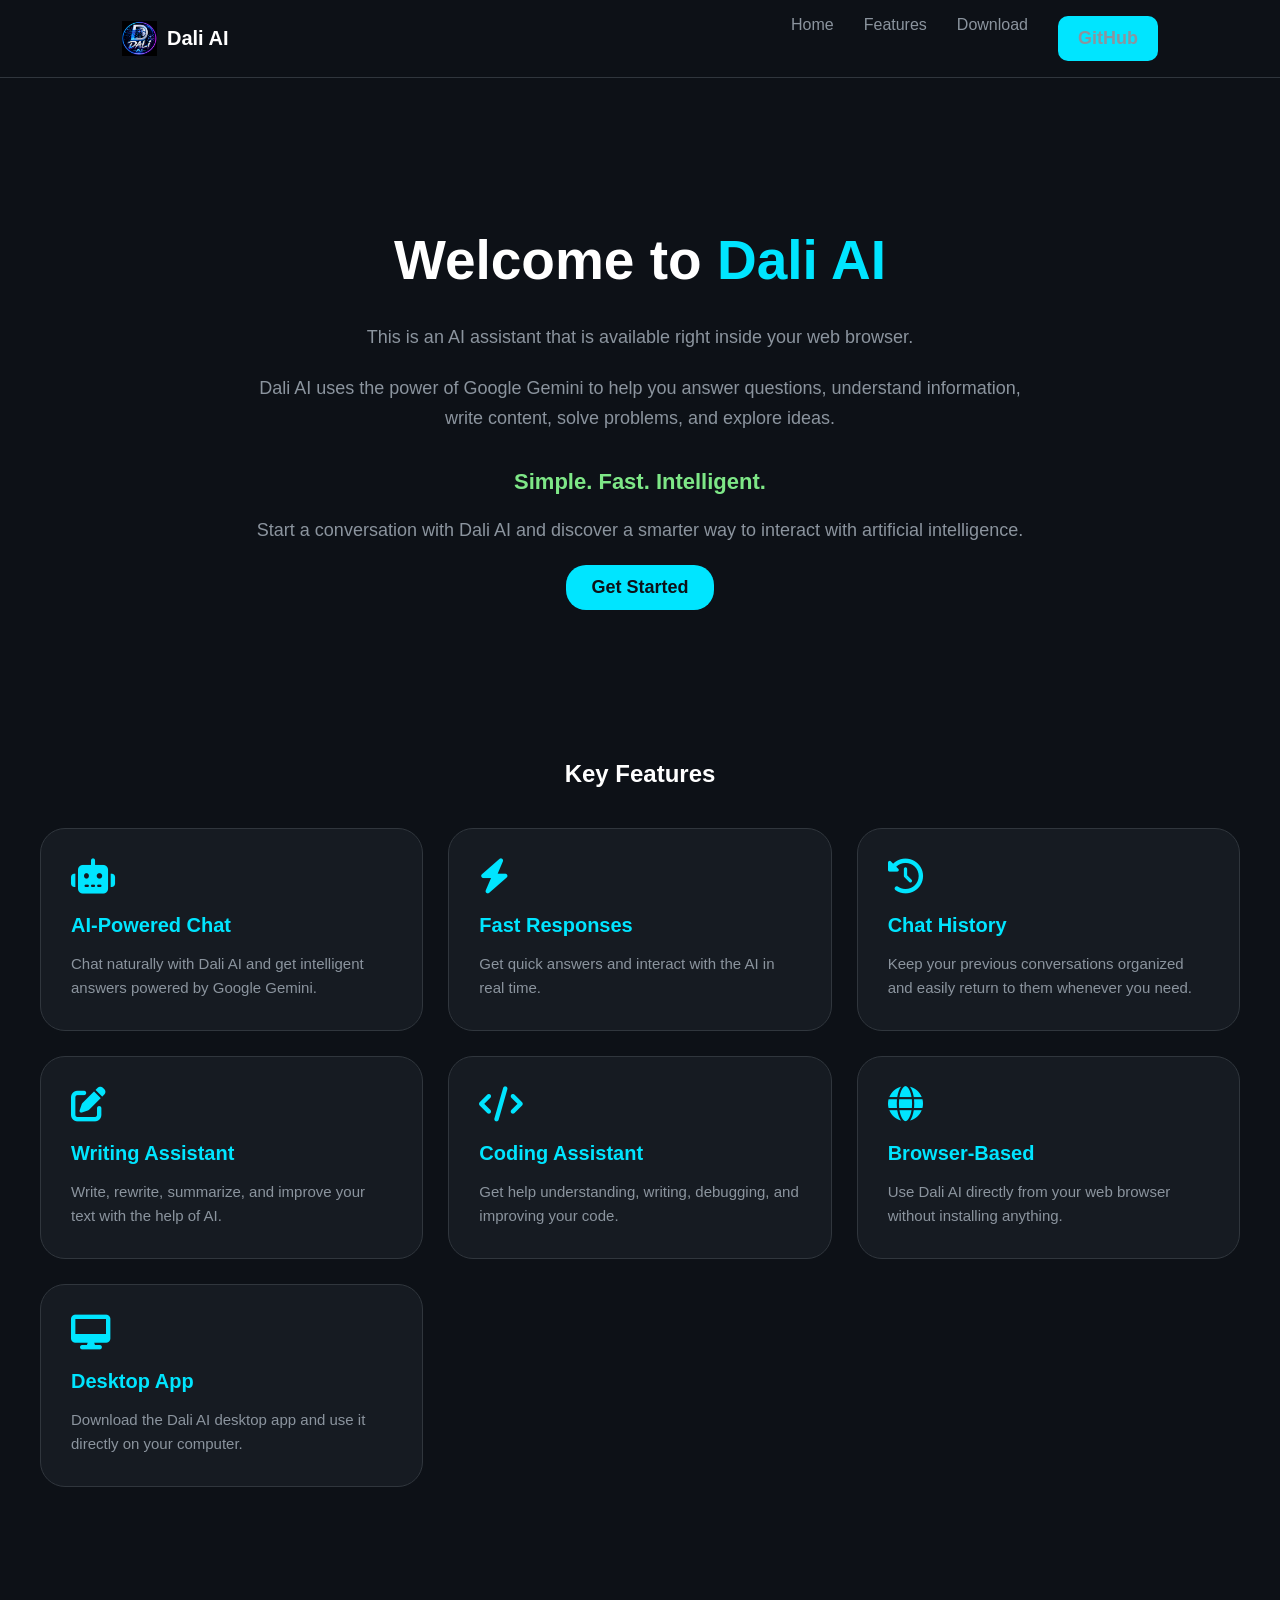
==== index.html @ fb59cc81 "Add files via upload" ====
<!DOCTYPE html>
<html lang="en">
<head>
    <meta charset="UTF-8">
    <meta name="viewport" content="width=device-width, initial-scale=1.0">
    <title>Dali AI</title>
    <meta name="google-site-verification" content="xHIX83D3-zNFnjXQ6esqEWiC4fCnfF8EwnJVyoqn6DI" />
    <link rel="stylesheet" href="style.css">
    <link rel="shortcut icon" href="logo.ico" type="image/x-icon">
    <script>
        if ("serviceWorker" in navigator) {
            window.addEventListener("load", () => {
                navigator.serviceWorker.register("./sw.js").catch(() => {});
            });
        }
    </script>
</head>
<body>
    <nav class="nav">

        <div class="nav_c">
            <a href="index.html" class="logo">
                <img src="/logo.png" alt="Dali AI Logo">
                <span>Dali AI</span>
            </a>
            <div class="links">

                <a href="index.html">
                    Home
                </a>

                <a href="#features">
                    Features
                </a>

                <a href="download.html">
                    Download
                </a>
                <div class="git">
                    <a
                        href="https://github.com/daliai20072026-ui/daliai"
                        target="_blank"
                        rel="noopener noreferrer">
                        GitHub
                    </a>
                </div>

            </div>

        </div>

    </nav>
    <main class="hero">

        <h1>
            Welcome to <span>Dali AI</span>
        </h1>

        <p>
            This is an AI assistant that is available right inside your web browser.
        </p>

        <p>
            Dali AI uses the power of Google Gemini to help you answer questions,
            understand information, write content, solve problems, and explore ideas.
        </p>

        <h3>
            Simple. Fast. Intelligent.
        </h3>

        <p>
            Start a conversation with Dali AI and discover a smarter way to interact
            with artificial intelligence.
        </p>
        <a href="chat.html" class="button">Get Started</a>
    </main>
    <section class="features-section" id="features">

        <h2 style="text-align: center;">Key Features</h2>

        <iframe
            src="Features.html"
            name="frame1"
            title="Dali AI Features">
        </iframe>

    </section>
</body>
</html>
---- style.css ----
* {
    margin: 0;
    padding: 0;
    box-sizing: border-box;
}

body {
    background-color: #0D1117;
    color: white;
    font-family: "Inter", sans-serif;
}



.nav {
    position: sticky;
    top: 0;
    background-color: #0D1117;
    border-bottom: 1px solid #30363D;
    z-index: 1000;
}

.nav_c {
    max-width: 1100px;
    margin: 0 auto;
    padding: 1rem 2rem;

    display: flex;
    justify-content: space-between;
    align-items: center;
}



.logo {
    display: flex;
    align-items: center;
    gap: 10px;

    text-decoration: none;
    font-size: 1.25rem;
    font-weight: 700;
    color: white;
}

.logo img {
    width: 35px;
    height: 35px;
    object-fit: contain;
}



.nav_c a {
    text-decoration: none;
}

.links {
    display: flex;
    gap: 30px;
}

.links a {
    color: #8B949E;
    transition: 0.3s ease;
}

.links a:hover {
    color: #00E5FF;
}



.hero {
    max-width: 900px;
    margin: 100px auto;
    padding: 50px;
    text-align: center;
}

.hero h1 {
    font-size: 55px;
    font-weight: 700;
    margin-bottom: 30px;
}

.hero h1 span {
    color: #00E5FF;
}

.hero p {
    color: #8B949E;
    font-size: 18px;
    line-height: 1.7;
    margin-bottom: 20px;
}

.hero h3 {
    color: #7EE787;
    font-size: 22px;
    margin: 35px 0 20px;
}
.git {
    display: inline-block;
    background-color: #00E5FF;
    color: #0D1117;
    padding: 12px 20px;
    border-radius: 10px;
    font-size: 18px;
    font-weight: 600;
    text-decoration: none;

    transition: all 0.3s ease;
}

.git:hover {
    background-color: #7EE787;
    transform: translateY(-3px);
}


iframe {
    width: 100%;
    height: 900px;
    border: none;
}
/* =========================
   RESPONSIVE DESIGN
   ========================= */

/* Tablet */
@media (max-width: 768px) {

    .nav_c {
        padding: 1rem;
    }

    .links {
        gap: 15px;
    }

    .links a {
        font-size: 14px;
    }

    .hero {
        margin: 60px auto;
        padding: 30px;
    }

    .hero h1 {
        font-size: 40px;
    }

    .hero p {
        font-size: 16px;
    }

    .hero h3 {
        font-size: 20px;
    }

    iframe {
        height: 1000px;
    }
}


/* Phone */
@media (max-width: 500px) {

    .nav_c {
        padding: 15px;
        flex-direction: column;
        gap: 15px;
    }

    .logo {
        font-size: 20px;
    }

    .logo img {
        width: 30px;
        height: 30px;
    }

    .links {
        width: 100%;
        justify-content: center;
        gap: 15px;
    }

    .links a {
        font-size: 13px;
    }

    .hero {
        margin: 40px auto;
        padding: 20px;
    }

    .hero h1 {
        font-size: 32px;
        line-height: 1.2;
        margin-bottom: 20px;
    }

    .hero p {
        font-size: 15px;
        line-height: 1.6;
    }

    .hero h3 {
        font-size: 18px;
        margin: 25px 0 15px;
    }

    iframe {
        height: 1200px;
    }
}
html {
    scroll-behavior: smooth;
}
.button {
    display: inline-block;
    text-decoration: none;
    color: #0D1117;
    background-color: #00E5FF;

    padding: 12px 25px;
    border-radius: 20px;

    font-size: 18px;
    font-weight: 600;

    transition: all 0.3s ease;
}

.button:hover {
    transform: translateY(-3px);
    background-color: #7ee7e5;
}
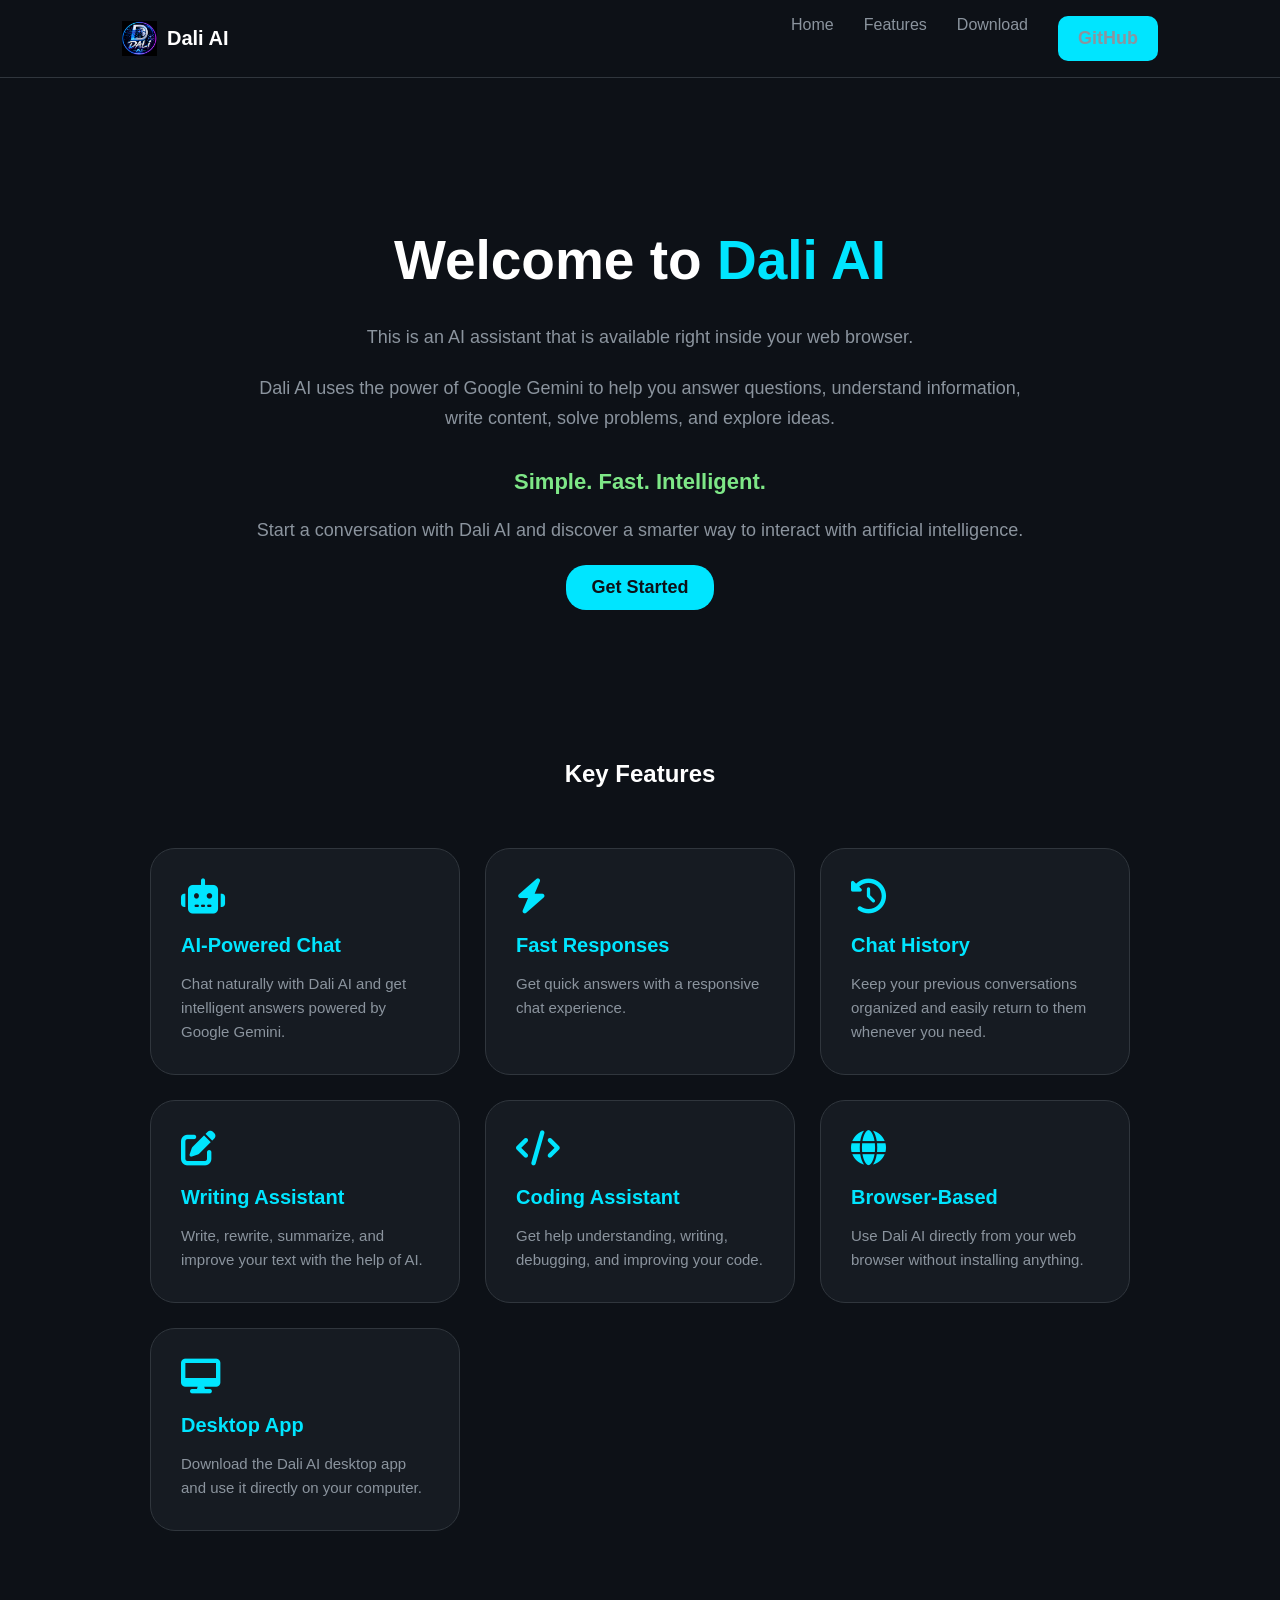
==== commit 377d120f: "Improve homepage mobile viewport handling" ====
--- a/index.html
+++ b/index.html
@@ -2,7 +2,7 @@
 <html lang="en">
 <head>
     <meta charset="UTF-8">
-    <meta name="viewport" content="width=device-width, initial-scale=1.0">
+    <meta name="viewport" content="width=device-width, initial-scale=1.0, viewport-fit=cover">
     <title>Dali AI</title>
     <meta name="google-site-verification" content="xHIX83D3-zNFnjXQ6esqEWiC4fCnfF8EwnJVyoqn6DI" />
     <link rel="stylesheet" href="style.css">
@@ -20,7 +20,7 @@
 
         <div class="nav_c">
             <a href="index.html" class="logo">
-                <img src="/logo.png" alt="Dali AI Logo">
+                <img src="./logo.png" alt="Dali AI Logo">
                 <span>Dali AI</span>
             </a>
             <div class="links">
--- a/style.css
+++ b/style.css
@@ -240,4 +240,46 @@
 .button:hover {
     transform: translateY(-3px);
     background-color: #7ee7e5;
-}+}
+
+/* Accessibility and mobile polish */
+.nav_c,
+.hero,
+.features-section {
+    width: min(100%, 1100px);
+}
+
+.features-section {
+    margin: 0 auto 80px;
+    padding: 0 20px;
+}
+
+.features-section h2 {
+    margin-bottom: 20px;
+}
+
+iframe {
+    display: block;
+    min-height: 700px;
+}
+
+.button:focus-visible,
+.links a:focus-visible,
+.logo:focus-visible {
+    outline: 2px solid #00E5FF;
+    outline-offset: 4px;
+}
+
+@media (max-width: 600px) {
+    .links {
+        flex-wrap: wrap;
+    }
+
+    .hero {
+        width: 100%;
+    }
+
+    .features-section {
+        padding: 0 10px;
+    }
+}
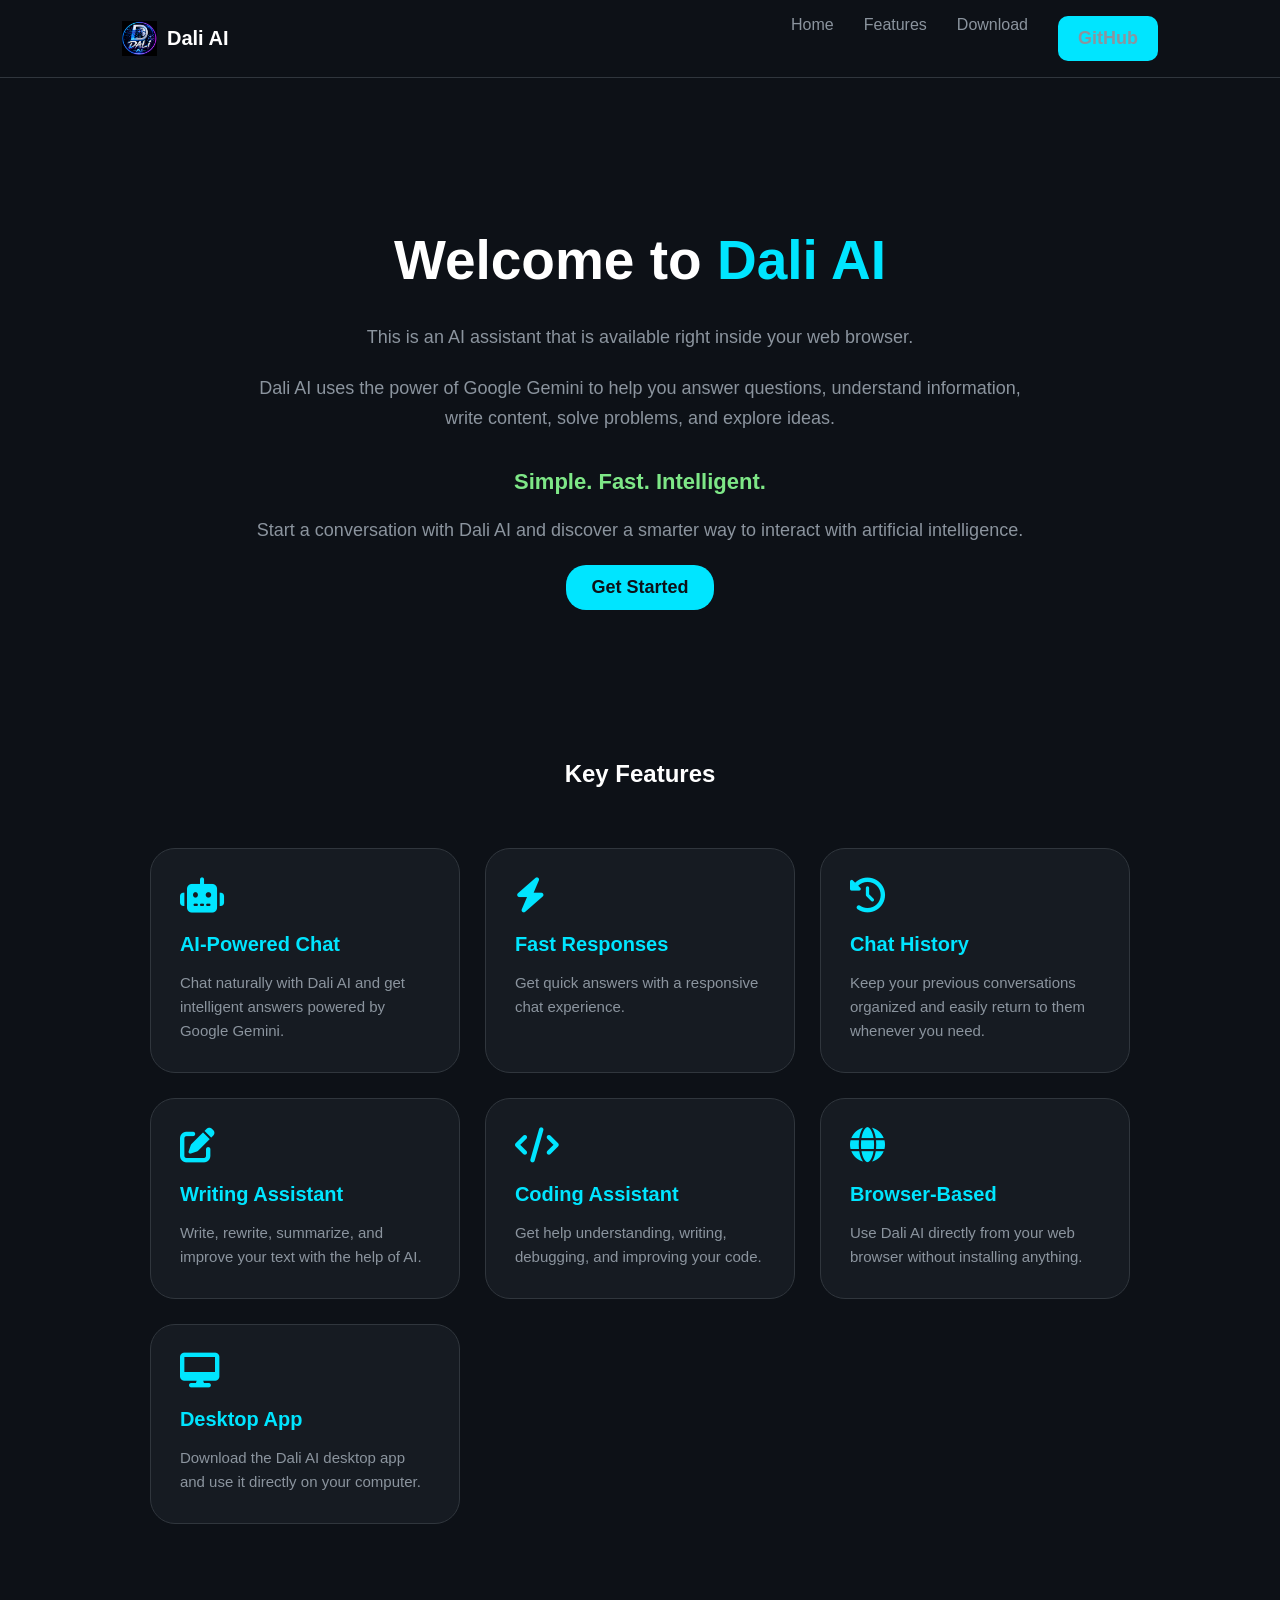
==== commit 5b3f94cb: "Update Google site verification meta tag" ====
--- a/index.html
+++ b/index.html
@@ -4,7 +4,7 @@
     <meta charset="UTF-8">
     <meta name="viewport" content="width=device-width, initial-scale=1.0, viewport-fit=cover">
     <title>Dali AI</title>
-    <meta name="google-site-verification" content="xHIX83D3-zNFnjXQ6esqEWiC4fCnfF8EwnJVyoqn6DI" />
+    <meta name="google-site-verification" content="TqaLuorFhgPQcwbPjlvxDZgQ2lglbda6POml2WBj8hQ" />
     <link rel="stylesheet" href="style.css">
     <link rel="shortcut icon" href="logo.ico" type="image/x-icon">
     <script>
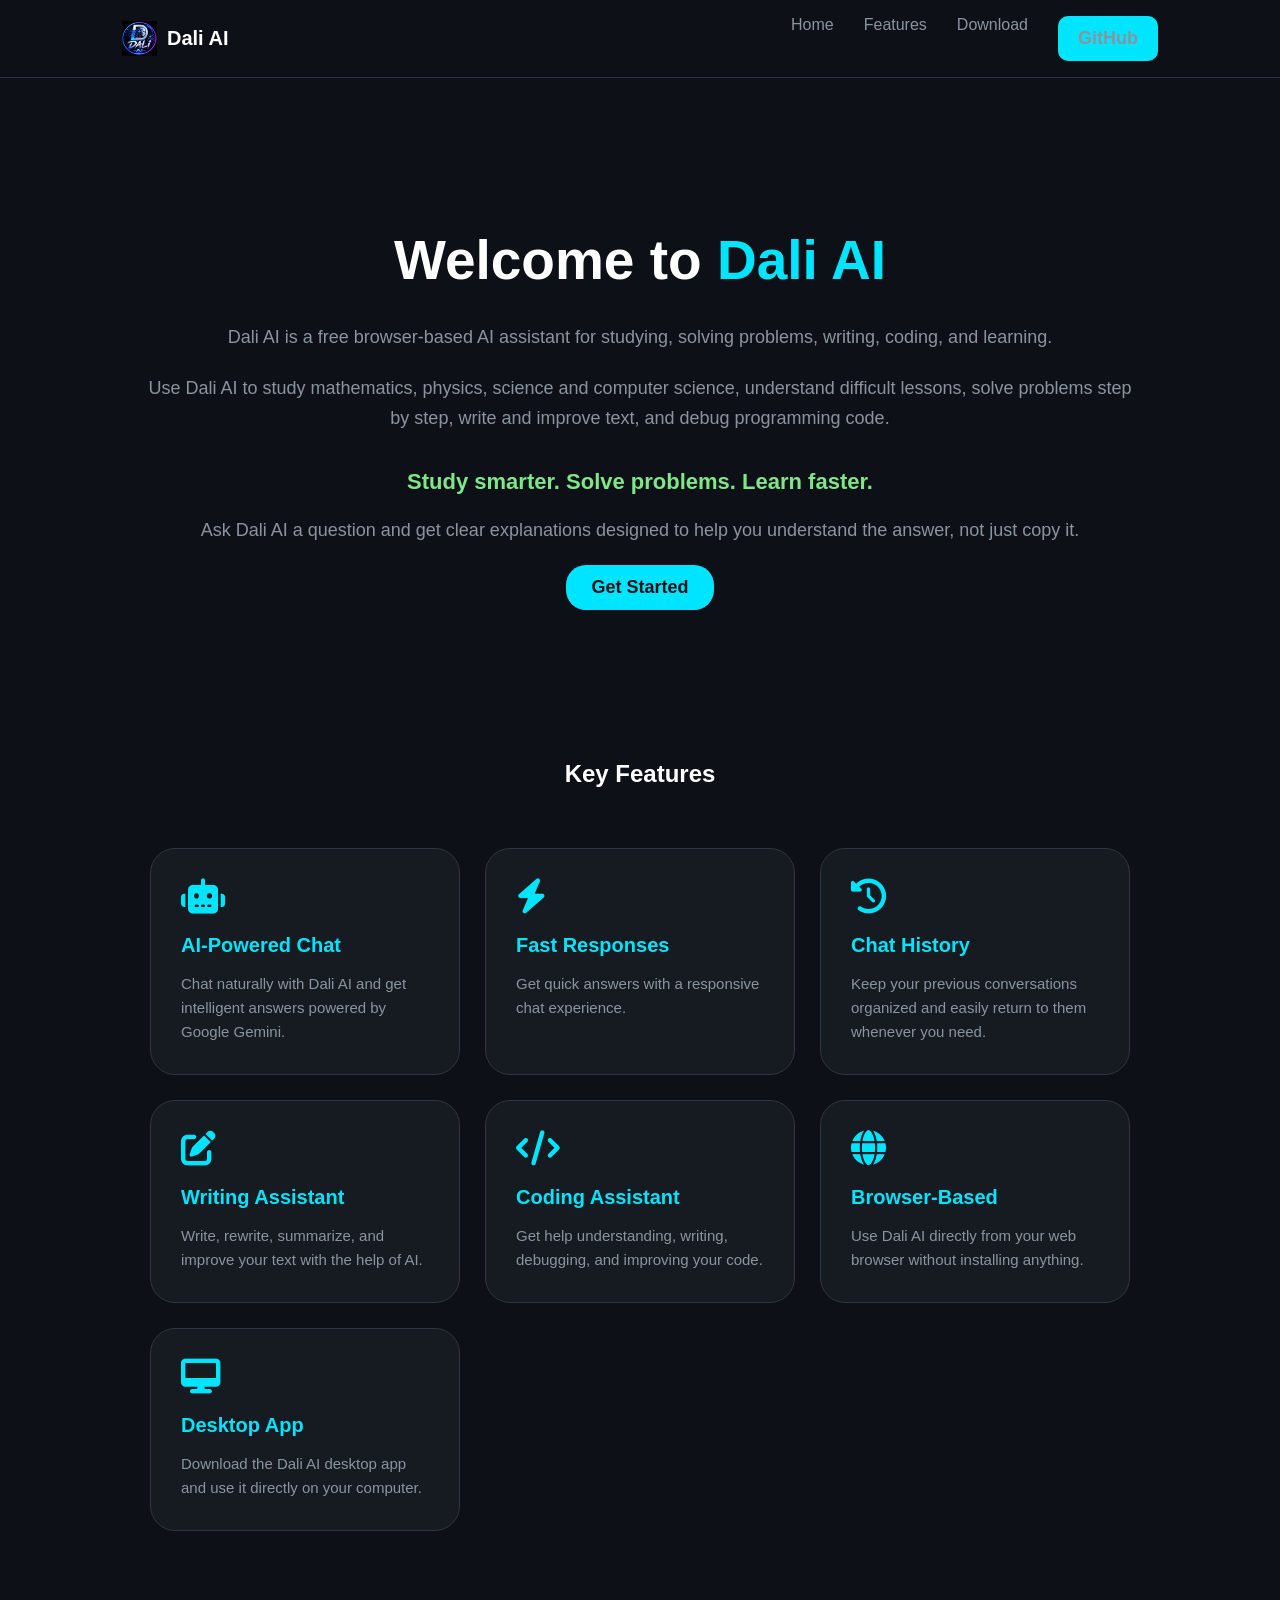
==== commit bd6afc3a: "seo: optimize homepage metadata and educational content" ====
--- a/index.html
+++ b/index.html
@@ -3,7 +3,54 @@
 <head>
     <meta charset="UTF-8">
     <meta name="viewport" content="width=device-width, initial-scale=1.0, viewport-fit=cover">
-    <title>Dali AI</title>
+    <title>Dali AI — AI Assistant for Study, Math, Physics, Science & Coding</title>
+    <meta name="description" content="Dali AI is a browser-based AI assistant for studying, mathematics, physics, science, writing and programming. Ask questions, solve problems, understand lessons and debug code.">
+    <meta name="robots" content="index, follow, max-image-preview:large">
+    <link rel="canonical" href="https://daliai-lyart.vercel.app/">
+    <meta name="theme-color" content="#0D1117">
+
+    <meta property="og:type" content="website">
+    <meta property="og:site_name" content="Dali AI">
+    <meta property="og:title" content="Dali AI — AI Assistant for Study, Math, Physics, Science & Coding">
+    <meta property="og:description" content="Study, solve mathematics and physics problems, explore science, write, learn and debug code with Dali AI.">
+    <meta property="og:url" content="https://daliai-lyart.vercel.app/">
+    <meta property="og:image" content="https://daliai-lyart.vercel.app/logo.png">
+    <meta property="og:image:alt" content="Dali AI logo">
+
+    <meta name="twitter:card" content="summary_large_image">
+    <meta name="twitter:title" content="Dali AI — AI Assistant for Study, Math, Physics, Science & Coding">
+    <meta name="twitter:description" content="An AI assistant for studying, mathematics, physics, science and programming.">
+    <meta name="twitter:image" content="https://daliai-lyart.vercel.app/logo.png">
+
+    <script type="application/ld+json">
+    {
+      "@context": "https://schema.org",
+      "@graph": [
+        {
+          "@type": "WebSite",
+          "@id": "https://daliai-lyart.vercel.app/#website",
+          "url": "https://daliai-lyart.vercel.app/",
+          "name": "Dali AI",
+          "description": "Browser-based AI assistant for study, mathematics, physics, science and programming."
+        },
+        {
+          "@type": "SoftwareApplication",
+          "@id": "https://daliai-lyart.vercel.app/#software",
+          "name": "Dali AI",
+          "url": "https://daliai-lyart.vercel.app/",
+          "applicationCategory": "EducationalApplication",
+          "operatingSystem": "Web Browser",
+          "description": "AI assistant for studying, solving math and physics problems, understanding science, writing and programming.",
+          "image": "https://daliai-lyart.vercel.app/logo.png",
+          "offers": {
+            "@type": "Offer",
+            "price": "0",
+            "priceCurrency": "USD"
+          }
+        }
+      ]
+    }
+    </script>
     <meta name="google-site-verification" content="TqaLuorFhgPQcwbPjlvxDZgQ2lglbda6POml2WBj8hQ" />
     <link rel="stylesheet" href="style.css">
     <link rel="shortcut icon" href="logo.ico" type="image/x-icon">
@@ -57,21 +104,19 @@
         </h1>
 
         <p>
-            This is an AI assistant that is available right inside your web browser.
+            Dali AI is a free browser-based AI assistant for studying, solving problems, writing, coding, and learning.
         </p>
 
         <p>
-            Dali AI uses the power of Google Gemini to help you answer questions,
-            understand information, write content, solve problems, and explore ideas.
+            Use Dali AI to study mathematics, physics, science and computer science, understand difficult lessons, solve problems step by step, write and improve text, and debug programming code.
         </p>
 
         <h3>
-            Simple. Fast. Intelligent.
+            Study smarter. Solve problems. Learn faster.
         </h3>
 
         <p>
-            Start a conversation with Dali AI and discover a smarter way to interact
-            with artificial intelligence.
+            Ask Dali AI a question and get clear explanations designed to help you understand the answer, not just copy it.
         </p>
         <a href="chat.html" class="button">Get Started</a>
     </main>
--- a/style.css
+++ b/style.css
@@ -283,3 +283,123 @@
         padding: 0 10px;
     }
 }
+
+
+/* =========================================================
+   DALI AI — MOBILE HARDENING
+========================================================= */
+
+html,
+body {
+    width: 100%;
+    max-width: 100%;
+    overflow-x: hidden;
+    -webkit-text-size-adjust: 100%;
+    text-size-adjust: 100%;
+}
+
+.nav_c,
+.hero,
+.features-section {
+    max-width: 1100px;
+}
+
+@media (max-width: 767px) {
+    .nav_c {
+        width: 100%;
+        padding: 12px 14px;
+        gap: 10px;
+    }
+
+    .links {
+        width: 100%;
+        flex-wrap: wrap;
+        align-items: center;
+        justify-content: center;
+        gap: 8px 14px;
+    }
+
+    .links a {
+        white-space: nowrap;
+    }
+
+    .git {
+        padding: 8px 12px;
+        font-size: 13px;
+    }
+
+    .hero {
+        width: 100%;
+        margin: 35px auto 55px;
+        padding: 24px 16px;
+    }
+
+    .hero h1 {
+        font-size: clamp(30px, 9vw, 42px);
+        line-height: 1.15;
+    }
+
+    .hero p {
+        font-size: 16px;
+        line-height: 1.65;
+    }
+
+    .button {
+        min-height: 44px;
+        padding: 11px 20px;
+        font-size: 16px;
+    }
+
+    .features-section {
+        width: 100%;
+        padding: 0 10px;
+        margin-bottom: 40px;
+    }
+
+    .features-section h2 {
+        font-size: 24px;
+    }
+
+    iframe {
+        width: 100%;
+        min-width: 0;
+        height: 1000px;
+    }
+}
+
+@media (max-width: 420px) {
+    .nav_c {
+        padding-left: 10px;
+        padding-right: 10px;
+    }
+
+    .logo {
+        font-size: 19px;
+    }
+
+    .links {
+        gap: 7px 10px;
+    }
+
+    .links a {
+        font-size: 12px;
+    }
+
+    .git {
+        font-size: 12px;
+        padding: 7px 10px;
+    }
+
+    .hero {
+        padding-left: 12px;
+        padding-right: 12px;
+    }
+
+    .hero p {
+        font-size: 15px;
+    }
+
+    iframe {
+        height: 950px;
+    }
+}
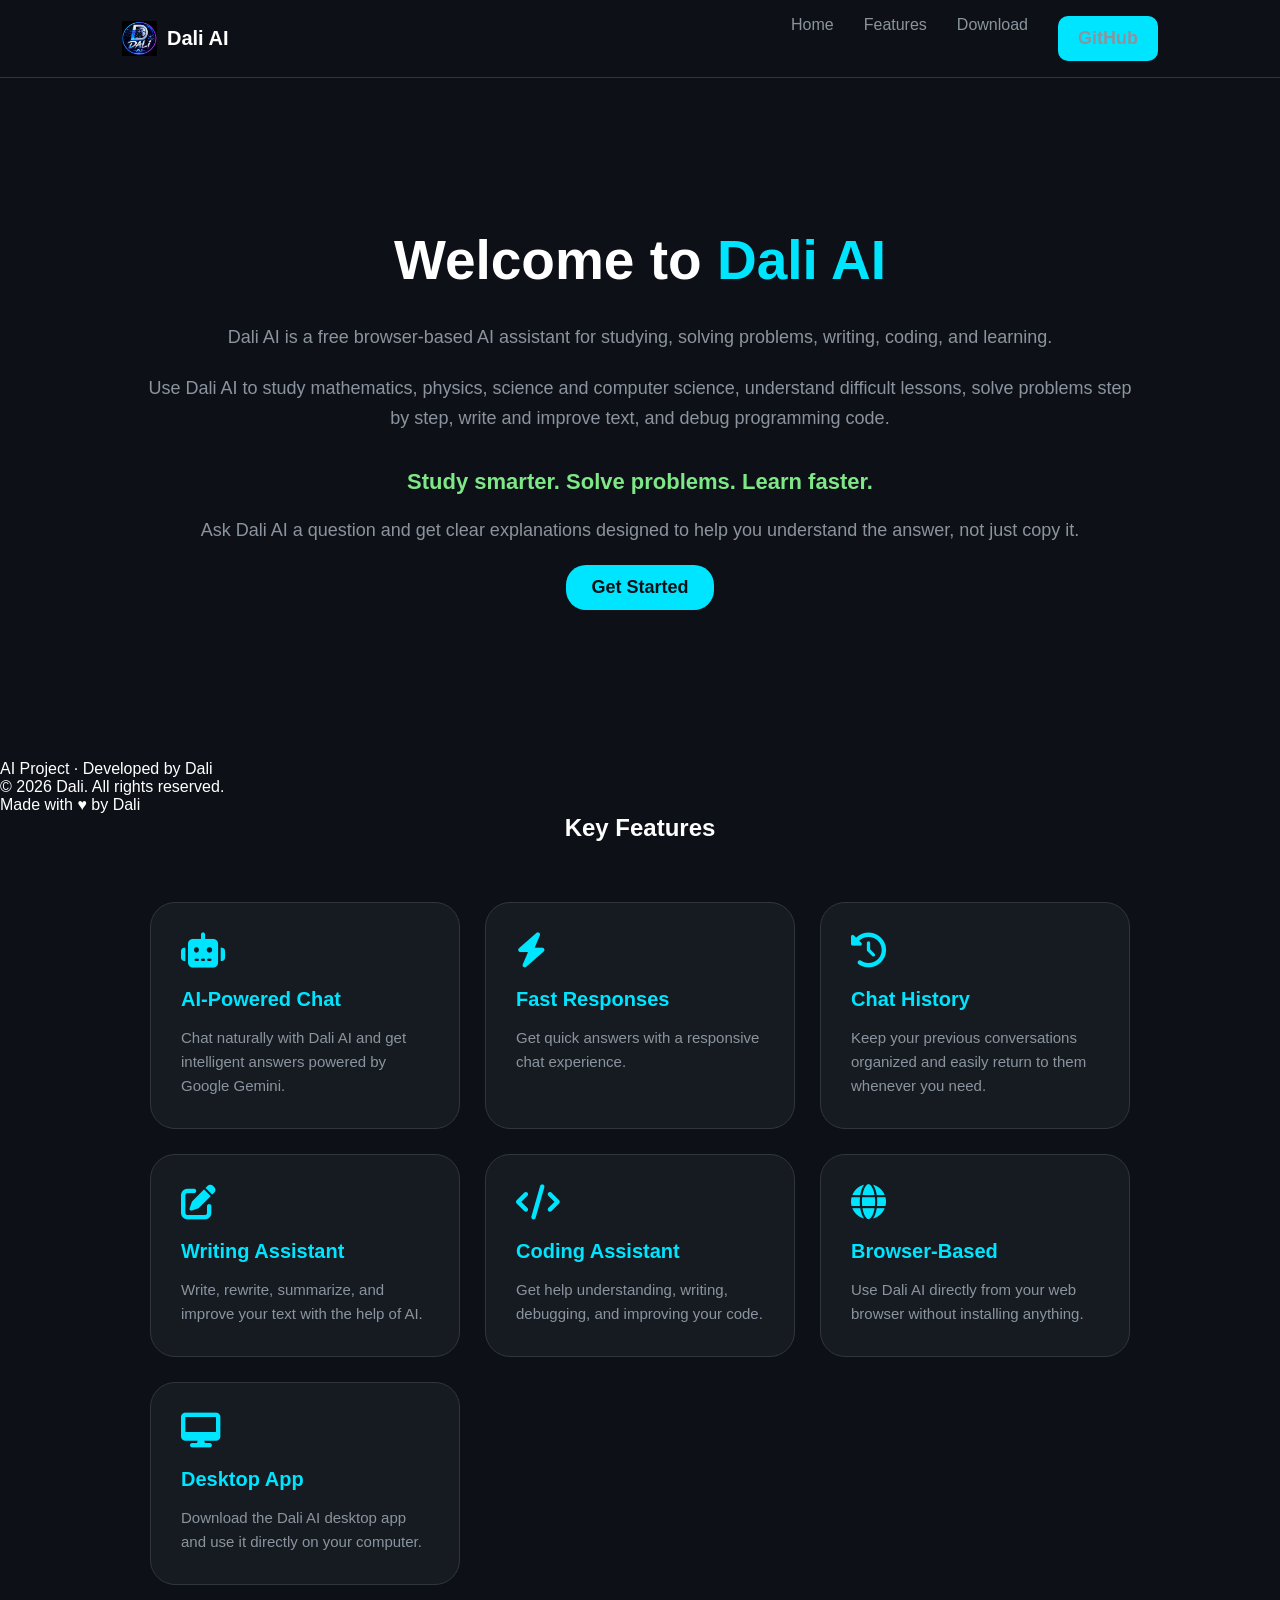
==== commit 3ca48b40: "Add Dali branding footer to home page" ====
--- a/index.html
+++ b/index.html
@@ -120,6 +120,12 @@
         </p>
         <a href="chat.html" class="button">Get Started</a>
     </main>
+
+    <footer class="site-footer" aria-label="Dali AI information">
+        <p>AI Project · Developed by Dali</p>
+        <p>© 2026 Dali. All rights reserved.</p>
+        <p>Made with <span aria-hidden="true">♥</span> by Dali</p>
+    </footer>
     <section class="features-section" id="features">
 
         <h2 style="text-align: center;">Key Features</h2>
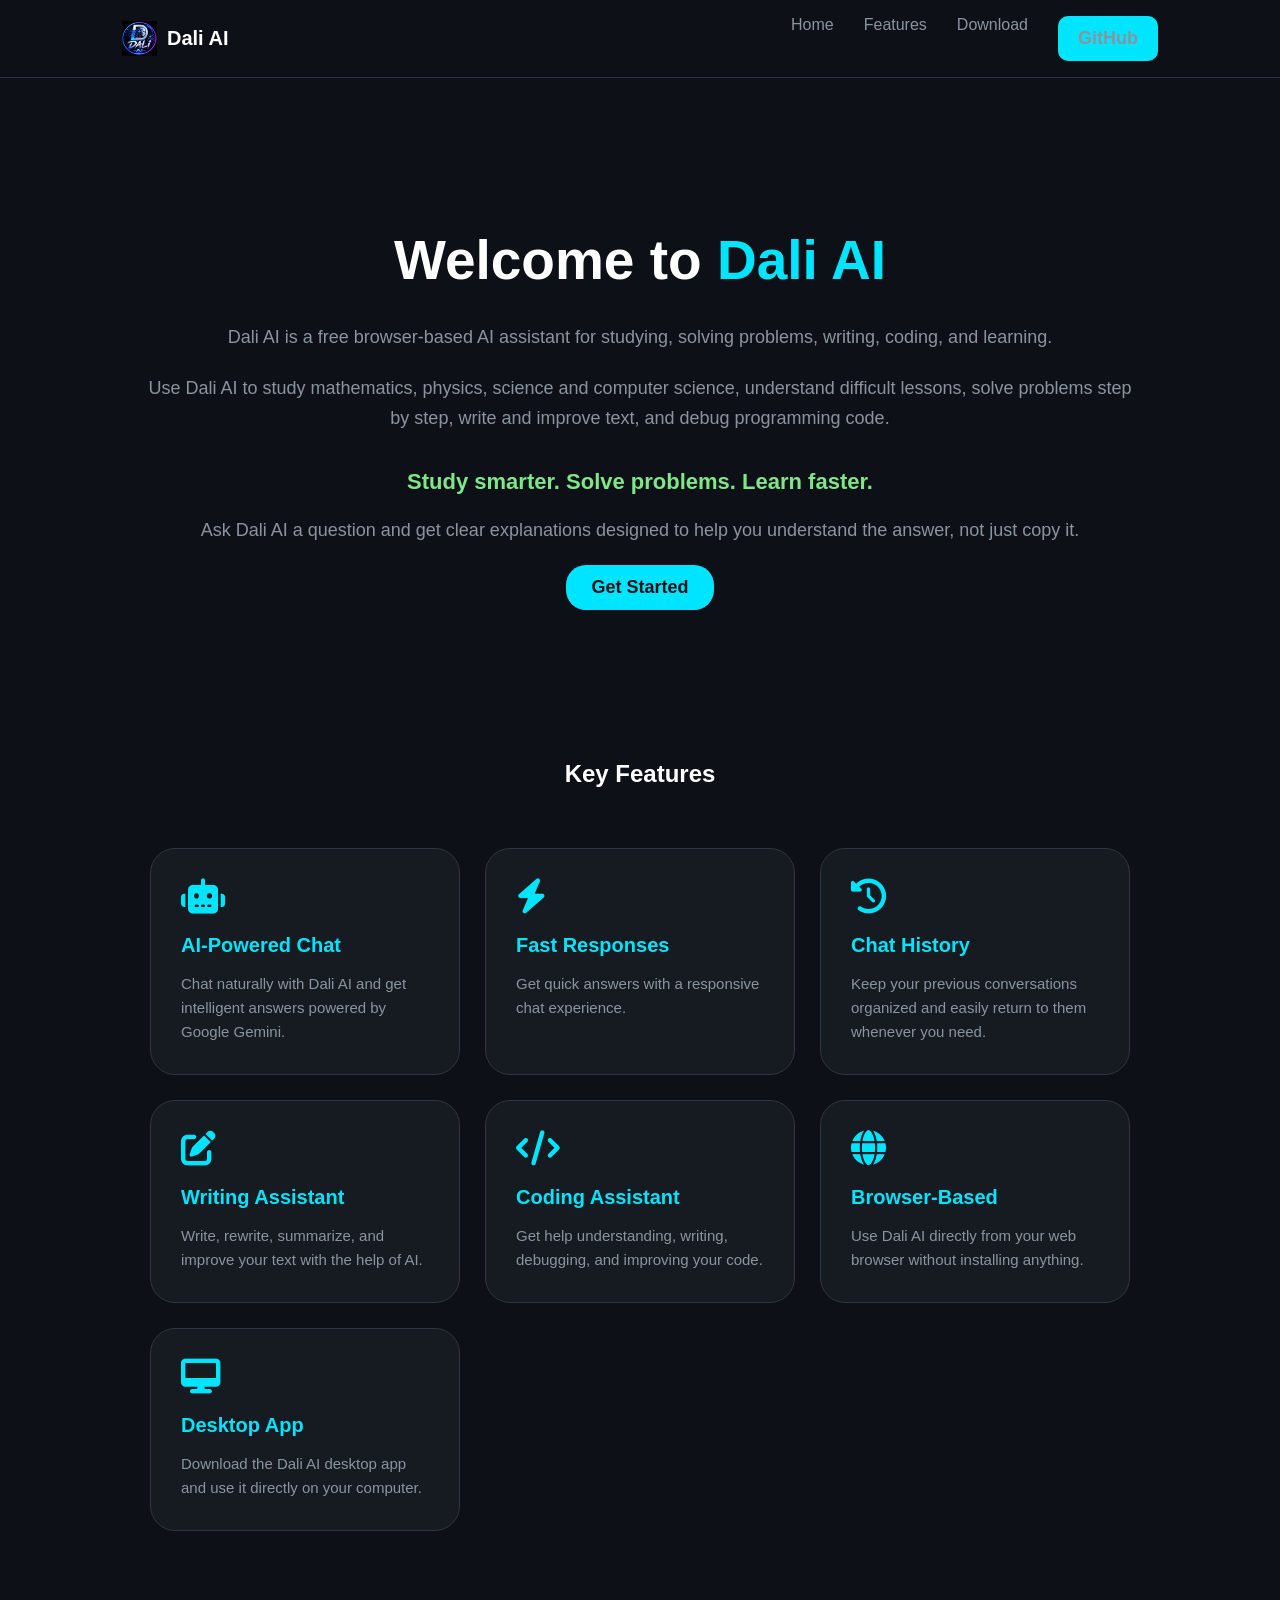
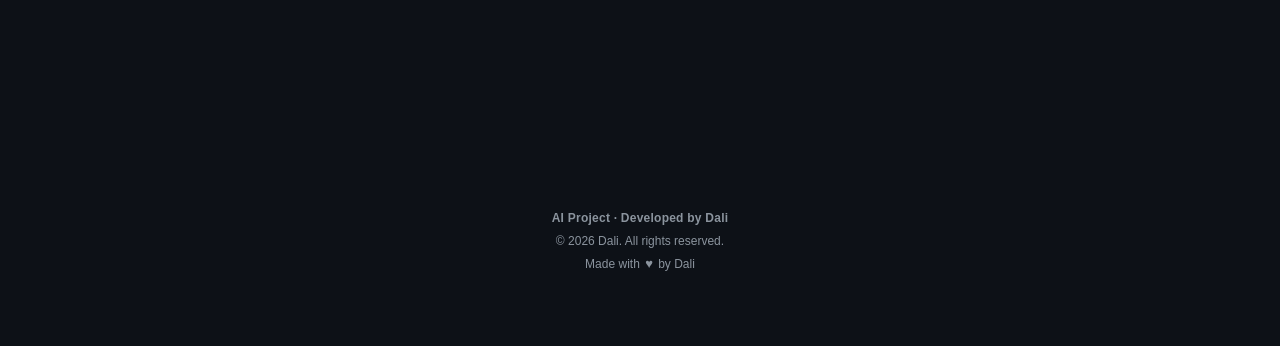
==== commit f955021b: "Place Dali branding footer at bottom of welcome page" ====
--- a/index.html
+++ b/index.html
@@ -121,11 +121,6 @@
         <a href="chat.html" class="button">Get Started</a>
     </main>
 
-    <footer class="site-footer" aria-label="Dali AI information">
-        <p>AI Project · Developed by Dali</p>
-        <p>© 2026 Dali. All rights reserved.</p>
-        <p>Made with <span aria-hidden="true">♥</span> by Dali</p>
-    </footer>
     <section class="features-section" id="features">
 
         <h2 style="text-align: center;">Key Features</h2>
@@ -137,5 +132,11 @@
         </iframe>
 
     </section>
+
+    <footer class="site-footer" aria-label="Dali AI information">
+        <p>AI Project · Developed by Dali</p>
+        <p>© 2026 Dali. All rights reserved.</p>
+        <p>Made with <span aria-hidden="true">♥</span> by Dali</p>
+    </footer>
 </body>
 </html>
--- a/style.css
+++ b/style.css
@@ -403,3 +403,39 @@
         height: 950px;
     }
 }
+
+
+/* Dali AI site footer */
+.site-footer {
+    width: min(100%, 1100px);
+    margin: 0 auto 50px;
+    padding: 18px 16px calc(18px + env(safe-area-inset-bottom));
+    text-align: center;
+    color: #8B949E;
+    font-size: 12px;
+    line-height: 1.6;
+}
+
+.site-footer p {
+    margin: 3px 0;
+}
+
+.site-footer p:first-child {
+    font-weight: 700;
+    letter-spacing: 0.02em;
+}
+
+.site-footer span {
+    display: inline-block;
+    margin: 0 2px;
+    font-size: 13px;
+}
+
+@media (max-width: 500px) {
+    .site-footer {
+        font-size: 11px;
+        margin-bottom: 30px;
+        padding-left: 10px;
+        padding-right: 10px;
+    }
+}
